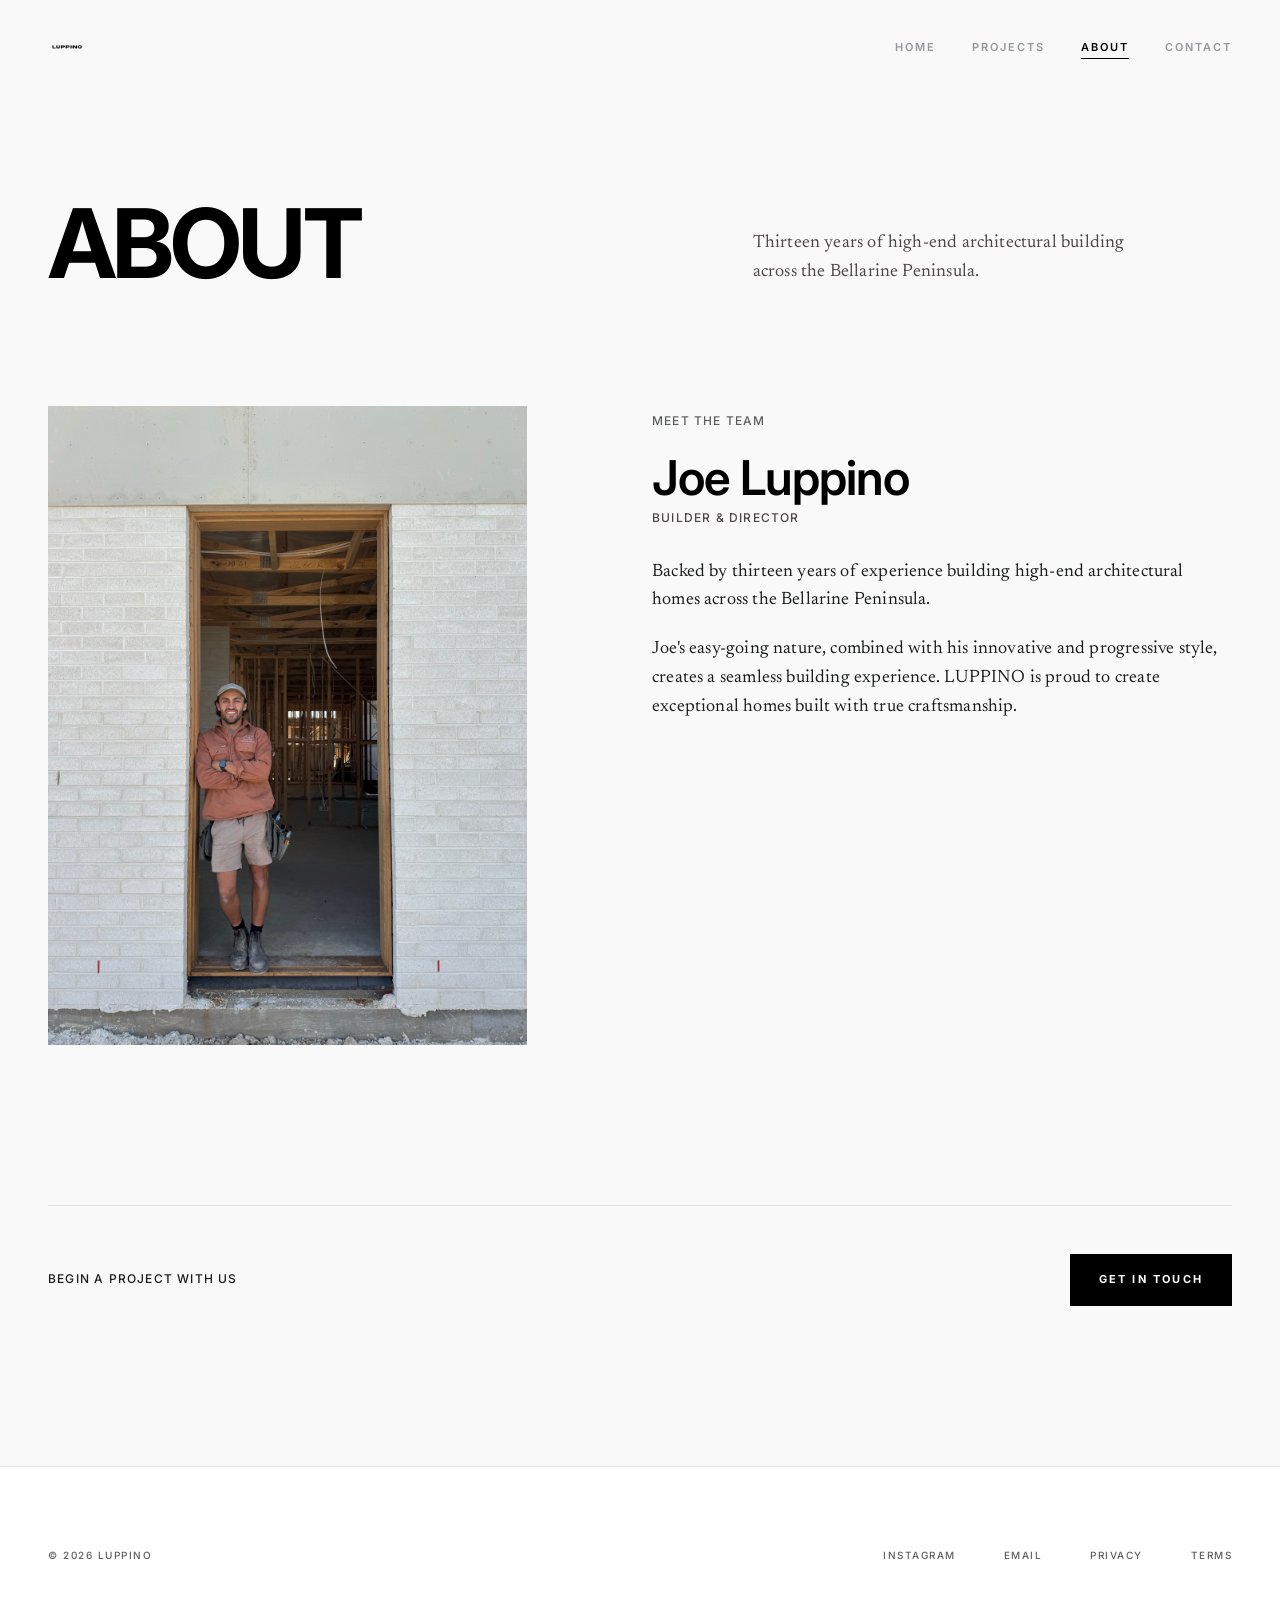
==== site/about.html @ 243202d3 "Add About page, Wincanton project, and restructure Projects as index - New About page with Joe's bio" ====
<!DOCTYPE html>
<html lang="en">
<head>
  <meta charset="UTF-8" />
  <meta name="viewport" content="width=device-width, initial-scale=1.0" />
  <title>LUPPINO — About</title>
  <meta name="description" content="Meet Joe Luppino — Builder and Director of LUPPINO. Thirteen years building high-end architectural homes across the Bellarine Peninsula." />
  <link rel="preconnect" href="https://fonts.googleapis.com" />
  <link rel="preconnect" href="https://fonts.gstatic.com" crossorigin />
  <link rel="stylesheet" href="https://fonts.googleapis.com/css2?family=Inter:wght@400;500;600;700&family=Newsreader:opsz,wght@6..72,400;6..72,500&display=swap" />
  <link rel="stylesheet" href="css/styles.css" />
  <script defer src="js/motion.js"></script>
</head>
<body>

  <nav class="nav">
    <a href="index.html"><img class="nav__logo" src="images/logo.png" alt="LUPPINO" /></a>
    <ul class="nav__list">
      <li><a class="nav__link" href="index.html">Home</a></li>
      <li><a class="nav__link" href="projects.html">Projects</a></li>
      <li><a class="nav__link is-active" href="about.html">About</a></li>
      <li><a class="nav__link" href="contact.html">Contact</a></li>
    </ul>
  </nav>

  <main>

    <!-- Hero -->
    <header class="contact-hero">
      <div class="grid-12">
        <div class="col-7">
          <h1 class="display-xl contact-hero__title">About</h1>
        </div>
        <div class="col-4 start-9" style="align-self: end;">
          <p class="body-md contact-hero__intro">Thirteen years of high-end architectural building across the Bellarine Peninsula.</p>
        </div>
      </div>
    </header>

    <!-- Bio -->
    <section class="about">
      <div class="grid-12 about__grid">
        <figure class="col-5 about__portrait">
          <img src="images/joe.jpg" alt="Joe Luppino — Builder and Director of LUPPINO" />
        </figure>
        <div class="col-6 start-7 about__copy">
          <span class="label-sm about__eyebrow">Meet the team</span>
          <h2 class="headline-md about__name">Joe Luppino</h2>
          <p class="label-sm about__role">Builder &amp; Director</p>
          <div class="body-md about__body">
            <p>Backed by thirteen years of experience building high-end architectural homes across the Bellarine Peninsula.</p>
            <p>Joe's easy-going nature, combined with his innovative and progressive style, creates a seamless building experience. LUPPINO is proud to create exceptional homes built with true craftsmanship.</p>
          </div>
        </div>
      </div>
    </section>

    <!-- Closing CTA -->
    <section class="about-cta">
      <div class="about-cta__row">
        <span class="label-sm">Begin a project with us</span>
        <a class="button" href="contact.html">Get in Touch</a>
      </div>
    </section>

  </main>

  <footer class="footer">
    <span class="footer__copyright">© 2026 LUPPINO</span>
    <div class="footer__links">
      <a href="#">Instagram</a>
      <a href="contact.html">Email</a>
      <a href="#">Privacy</a>
      <a href="#">Terms</a>
    </div>
  </footer>

</body>
</html>
---- site/css/styles.css ----
/* =========================================================
   LUPPINO — Architectural Monograph design system
   ========================================================= */

/* ---------- Tokens ---------- */
:root {
  --background: #f9f9f9;
  --on-background: #1a1c1c;
  --primary: #000000;
  --on-primary: #ffffff;
  --surface: #f9f9f9;
  --surface-variant: #e2e2e2;
  --on-surface: #1a1c1c;
  --on-surface-variant: #4c4546;
  --secondary: #5d5f5f;
  --outline: #7e7576;

  --font-display: "Inter", "Helvetica Neue", Arial, sans-serif;
  --font-body: "Newsreader", Georgia, "Times New Roman", serif;

  --content-margin: 48px;
  --section-gap: 160px;
  --rule: 1px;

  --col-gap: 24px;
}

/* ---------- Reset ---------- */
*, *::before, *::after { box-sizing: border-box; }
html { -webkit-text-size-adjust: 100%; }
body, h1, h2, h3, h4, h5, h6, p, ul, ol, figure { margin: 0; }
ul, ol { padding: 0; list-style: none; }
img { display: block; max-width: 100%; height: auto; }
a { color: inherit; text-decoration: none; }
button, input, textarea { font: inherit; color: inherit; }
button { background: transparent; border: 0; cursor: pointer; }

/* No rounded corners anywhere — strictly orthogonal. */
*, *::before, *::after { border-radius: 0 !important; }

/* ---------- Base ---------- */
html, body { background: var(--background); color: var(--on-background); }
body {
  font-family: var(--font-body);
  font-size: 18px;
  line-height: 1.6;
  letter-spacing: 0.01em;
  -webkit-font-smoothing: antialiased;
  -moz-osx-font-smoothing: grayscale;
  min-height: 100vh;
  display: flex;
  flex-direction: column;
}
::selection { background: var(--primary); color: var(--on-primary); }

main { flex: 1 0 auto; }

/* ---------- Typography utilities ---------- */
.display-xl {
  font-family: var(--font-display);
  font-size: 96px;
  font-weight: 700;
  line-height: 0.9;
  letter-spacing: -0.04em;
}
.headline-lg {
  font-family: var(--font-display);
  font-size: 72px;
  font-weight: 600;
  line-height: 1.0;
  letter-spacing: -0.02em;
}
.headline-md {
  font-family: var(--font-display);
  font-size: 48px;
  font-weight: 600;
  line-height: 1.05;
  letter-spacing: -0.02em;
}
.body-md {
  font-family: var(--font-body);
  font-size: 18px;
  font-weight: 400;
  line-height: 1.6;
  letter-spacing: 0.01em;
}
.label-sm {
  font-family: var(--font-display);
  font-size: 12px;
  font-weight: 500;
  line-height: 1.2;
  letter-spacing: 0.1em;
  text-transform: uppercase;
}

/* ---------- Layout primitives ---------- */
.container {
  padding-left: var(--content-margin);
  padding-right: var(--content-margin);
}
.section { padding-top: var(--section-gap); padding-bottom: var(--section-gap); }
.section--top-rule { border-top: var(--rule) solid var(--surface-variant); }

.grid-12 {
  display: grid;
  grid-template-columns: repeat(12, 1fr);
  gap: var(--col-gap);
}

/* Convenient column helpers — set grid-column-end so they compose with start-N */
.col-3 { grid-column-end: span 3; }
.col-4 { grid-column-end: span 4; }
.col-5 { grid-column-end: span 5; }
.col-6 { grid-column-end: span 6; }
.col-7 { grid-column-end: span 7; }
.col-8 { grid-column-end: span 8; }
.col-10 { grid-column-end: span 10; }
.col-12 { grid-column-end: span 12; }

.start-2 { grid-column-start: 2; }
.start-3 { grid-column-start: 3; }
.start-4 { grid-column-start: 4; }
.start-5 { grid-column-start: 5; }
.start-6 { grid-column-start: 6; }
.start-7 { grid-column-start: 7; }
.start-10 { grid-column-start: 10; }

/* ---------- Top nav ---------- */
.nav {
  position: fixed;
  top: 0;
  left: 0;
  right: 0;
  z-index: 50;
  display: flex;
  align-items: center;
  justify-content: space-between;
  padding: 28px var(--content-margin);
  background: transparent;
}
.nav__logo {
  height: 38px;
  width: auto;
  display: block;
  filter: invert(1);
}
.nav--over-image .nav__logo { filter: none; }
.nav__list {
  display: flex;
  gap: 36px;
  align-items: center;
}
.nav__link {
  font-family: var(--font-display);
  font-size: 11px;
  font-weight: 600;
  letter-spacing: 0.18em;
  text-transform: uppercase;
  color: #94989b;
  padding-bottom: 4px;
  border-bottom: 1px solid transparent;
  transition: color 0.3s ease, border-color 0.3s ease;
}
.nav__link:hover { color: var(--primary); }
.nav__link.is-active {
  color: var(--primary);
  border-bottom-color: var(--primary);
}

/* ---------- Footer ---------- */
.footer {
  border-top: var(--rule) solid var(--surface-variant);
  background: #ffffff;
  padding: 80px var(--content-margin);
  display: grid;
  grid-template-columns: 1fr 2fr;
  gap: 48px;
  align-items: center;
}
.footer__copyright {
  font-family: var(--font-display);
  font-size: 10px;
  letter-spacing: 0.15em;
  font-weight: 500;
  text-transform: uppercase;
  color: var(--secondary);
}
.footer__links {
  display: flex;
  gap: 48px;
  justify-content: flex-end;
}
.footer__links a {
  font-family: var(--font-display);
  font-size: 10px;
  letter-spacing: 0.15em;
  font-weight: 500;
  text-transform: uppercase;
  color: var(--secondary);
  text-underline-offset: 4px;
  transition: color 0.4s ease;
}
.footer__links a:hover {
  color: var(--primary);
  text-decoration: underline;
}

/* ---------- Buttons ---------- */
.button {
  display: inline-block;
  padding: 16px 28px;
  background: var(--primary);
  color: var(--on-primary);
  font-family: var(--font-display);
  font-size: 11px;
  font-weight: 700;
  letter-spacing: 0.2em;
  text-transform: uppercase;
  border: 1px solid var(--primary);
  cursor: pointer;
  transition: background 0.25s ease, color 0.25s ease;
}
.button:hover {
  background: var(--background);
  color: var(--primary);
}

/* ---------- Hero (homepage) ---------- */
.hero {
  padding: 0 var(--content-margin);
  padding-bottom: var(--section-gap);
  position: relative;
}
.hero__frame {
  position: relative;
  width: 100%;
  height: 80vh;
  min-height: 600px;
  background: var(--surface-variant);
  overflow: hidden;
}
.hero__image {
  position: absolute;
  inset: 0;
  width: 100%;
  height: 100%;
  object-fit: cover;
  filter: brightness(0.65);
  transition: transform 1.5s ease-out;
}
.hero__image--clean { filter: none; }
.hero__frame:hover .hero__image { transform: scale(1.04); }
.hero__overlay {
  position: absolute;
  inset: 0;
  display: flex;
  flex-direction: column;
  justify-content: center;
  align-items: center;
  text-align: center;
  padding: 32px;
  pointer-events: none;
}
.hero__wordmark {
  width: 50vw;
  max-width: 720px;
  height: auto;
  /* Logo file is already white on transparent — no filter needed. */
  filter: drop-shadow(0 2px 16px rgba(0, 0, 0, 0.35));
}
.hero__tagline {
  margin-top: 32px;
  color: rgba(255, 255, 255, 0.9);
  font-family: var(--font-display);
  font-size: 22px;
  font-weight: 500;
  letter-spacing: 0.2em;
  text-transform: uppercase;
  text-shadow: 0 2px 12px rgba(0, 0, 0, 0.25);
}
.hero__caption {
  margin-top: 24px;
  display: flex;
  justify-content: space-between;
  align-items: flex-start;
  border-top: var(--rule) solid var(--surface-variant);
  padding-top: 16px;
  width: 33.333%;
}
.hero__caption .right { text-align: right; color: var(--on-surface-variant); }

/* ---------- Mission section ---------- */
.mission {
  padding: var(--section-gap) var(--content-margin);
  border-top: var(--rule) solid var(--surface-variant);
}
.mission__title {
  position: sticky;
  top: 160px;
  color: var(--primary);
}
.mission__copy {
  border-left: var(--rule) solid var(--surface-variant);
  padding-left: 48px;
}
.mission__copy-cols {
  column-count: 2;
  column-gap: 48px;
  color: var(--on-surface-variant);
}
.mission__copy-cols p { break-inside: avoid; margin-bottom: 24px; }

.mission__statement {
  font-size: 22px;
  line-height: 1.55;
  color: var(--on-surface);
  max-width: 580px;
}

@media (max-width: 800px) {
  .mission__statement { font-size: 18px; }
}

/* ---------- Featured projects (homepage) ---------- */
.featured {
  padding: var(--section-gap) var(--content-margin);
  border-top: var(--rule) solid var(--surface-variant);
}
.featured__heading {
  display: flex;
  align-items: center;
  gap: 16px;
  margin-bottom: 128px;
}
.featured__heading .label-sm { color: var(--primary); }
.featured__heading .rule {
  height: var(--rule);
  background: var(--surface-variant);
  flex: 1;
}
.featured__row { margin-bottom: 192px; align-items: end; }
.featured__row:last-child { margin-bottom: 0; }

.featured__image-wrap--lg img { height: 819px; }
.featured__image-wrap--md img { height: 614px; }
.featured__image-wrap { display: block; }
.featured__image-wrap a { display: block; width: 100%; }
.featured__image-wrap img { width: 100%; object-fit: cover; }

.featured__caption {
  padding-bottom: 8px;
}
.featured__caption--left {
  border-left: var(--rule) solid var(--primary);
  padding-left: 24px;
}
.featured__caption--right {
  border-right: var(--rule) solid var(--primary);
  padding-right: 24px;
  text-align: right;
}
.featured__caption h3 {
  color: var(--primary);
  margin-bottom: 8px;
}
.featured__caption p {
  font-style: italic;
  font-size: 15px;
  color: var(--on-surface-variant);
}
.featured__link {
  display: inline-block;
  margin-top: 16px;
  color: var(--primary);
  border-bottom: 1px solid var(--primary);
  padding-bottom: 2px;
  transition: opacity 0.2s ease;
}
.featured__link:hover { opacity: 0.6; }

/* ---------- Single project showcase ---------- */
.project-showcase {
  padding: 0 var(--content-margin);
  padding-bottom: var(--section-gap);
}
.project-showcase__hero {
  width: 100%;
  height: 80vh;
  min-height: 600px;
  margin-bottom: 80px;
  background: var(--surface-variant);
  overflow: hidden;
}
.project-showcase__hero img {
  width: 100%;
  height: 100%;
  object-fit: cover;
}
.project-showcase__meta {
  display: grid;
  grid-template-columns: repeat(12, 1fr);
  gap: var(--col-gap);
  padding-top: 32px;
  padding-bottom: 96px;
  border-top: var(--rule) solid var(--surface-variant);
}
.project-showcase__meta-item h4 {
  color: var(--secondary);
  margin-bottom: 12px;
}
.project-showcase__meta-item p {
  font-family: var(--font-display);
  font-size: 16px;
  font-weight: 500;
  color: var(--primary);
  letter-spacing: 0.02em;
}
.project-showcase__intro {
  display: grid;
  grid-template-columns: repeat(12, 1fr);
  gap: var(--col-gap);
  margin-bottom: 96px;
}
.project-showcase__intro-title { color: var(--primary); }
.project-showcase__intro-body { color: var(--on-surface); }
.project-showcase__intro-body p { margin-bottom: 24px; }
.project-showcase__intro-body p:last-child { margin-bottom: 0; }

.gallery {
  display: grid;
  grid-template-columns: repeat(12, 1fr);
  gap: 80px var(--col-gap);
  padding-bottom: 96px;
}
.gallery__image-wrap {
  width: 100%;
  background: var(--surface-variant);
  overflow: hidden;
}
.gallery__image-wrap img {
  width: 100%;
  height: 100%;
  object-fit: cover;
  transition: transform 1.2s ease-out;
}
.gallery__image-wrap:hover img { transform: scale(1.03); }
.gallery__caption {
  margin-top: 12px;
  display: flex;
  justify-content: space-between;
  gap: 16px;
}
.gallery__caption span:last-child { color: var(--on-surface-variant); }

@media (max-width: 800px) {
  .project-showcase__meta > * { grid-column: 1 / -1; padding-bottom: 16px; }
  .project-showcase__intro > * { grid-column: 1 / -1; }
  .gallery > * { grid-column: 1 / -1 !important; }
  .project-showcase__hero { height: 60vh; min-height: 360px; margin-bottom: 48px; }
}

/* ---------- Closing image pair (homepage) ---------- */
.closing {
  padding: 0 var(--content-margin) var(--section-gap);
  border-top: var(--rule) solid var(--surface-variant);
  padding-top: 96px;
}
.closing__row { align-items: end; }
.closing__frame {
  width: 100%;
  background: var(--surface-variant);
  overflow: hidden;
}
.closing__frame--lg { height: 720px; }
.closing__frame--md { height: 560px; }
.closing__frame img {
  width: 100%;
  height: 100%;
  object-fit: cover;
  transition: transform 1.6s cubic-bezier(0.22, 1, 0.36, 1);
}
.closing__frame:hover img { transform: scale(1.04); }
.closing__caption {
  margin-top: 24px;
  display: flex;
  justify-content: space-between;
  border-top: var(--rule) solid var(--surface-variant);
  padding-top: 16px;
}
.closing__caption .right { color: var(--on-surface-variant); }

@media (max-width: 1100px) {
  .closing__frame--lg { height: 540px; }
  .closing__frame--md { height: 420px; }
}
@media (max-width: 800px) {
  .closing { padding-top: 64px; }
  .closing__row > * { grid-column: 1 / -1; margin-bottom: 32px; }
  .closing__frame--lg { height: 380px; }
  .closing__frame--md { height: 300px; }
}

/* ---------- Projects page ---------- */
.page-header {
  padding: 200px var(--content-margin) 96px;
}
.page-header__title { color: var(--primary); }
.page-header__intro {
  max-width: 540px;
  color: var(--on-surface-variant);
}

.page-header__grid {
  align-items: end;
}
.page-header__eyebrow {
  display: block;
  margin-bottom: 24px;
  color: var(--secondary);
}
.page-header__aside {
  padding-bottom: 12px;
  border-left: var(--rule) solid var(--surface-variant);
  padding-left: 32px;
}

@media (max-width: 800px) {
  .page-header__grid > * { grid-column: 1 / -1; }
  .page-header__aside {
    border-left: 0;
    padding-left: 0;
    margin-top: 32px;
  }
}

.projects-grid {
  padding: 0 var(--content-margin) var(--section-gap);
  display: grid;
  grid-template-columns: repeat(12, 1fr);
  gap: 96px var(--col-gap);
}
.project { display: flex; flex-direction: column; color: inherit; text-decoration: none; }
a.project:hover { text-decoration: none; }
.project__image {
  width: 100%;
  background: var(--surface-variant);
  overflow: hidden;
}
.project__image img {
  width: 100%;
  height: 100%;
  object-fit: cover;
  transition: transform 1.2s ease-out;
}
.project:hover .project__image img { transform: scale(1.03); }

.project__meta {
  margin-top: 16px;
  border-top: var(--rule) solid var(--surface-variant);
  padding-top: 12px;
  display: flex;
  justify-content: space-between;
  align-items: baseline;
  gap: 16px;
}
.project__meta h3 { color: var(--primary); }
.project__meta .meta-right {
  color: var(--on-surface-variant);
  text-align: right;
}
.project__caption {
  margin-top: 8px;
  font-style: italic;
  color: var(--on-surface-variant);
  font-size: 15px;
}

/* Aspect ratio helpers */
.ratio-21x9 { aspect-ratio: 21 / 9; }
.ratio-16x9 { aspect-ratio: 16 / 9; }
.ratio-3x2  { aspect-ratio: 3 / 2; }
.ratio-4x5  { aspect-ratio: 4 / 5; }
.ratio-3x4  { aspect-ratio: 3 / 4; }
.ratio-1x1  { aspect-ratio: 1 / 1; }

/* ---------- Contact page ---------- */
.contact-hero {
  padding: 200px var(--content-margin) 80px;
}
.contact-hero__title {
  color: var(--primary);
  text-transform: uppercase;
}
.contact-hero__intro {
  color: var(--on-surface-variant);
  max-width: 460px;
  margin-top: 24px;
}

.contact-info {
  padding: 80px var(--content-margin);
  border-top: var(--rule) solid var(--surface-variant);
  border-bottom: var(--rule) solid var(--surface-variant);
}
.info-block { padding-right: 24px; }
.info-block + .info-block {
  border-left: var(--rule) solid var(--surface-variant);
  padding-left: 48px;
  padding-right: 0;
}
.info-block h4 {
  color: var(--secondary);
  margin-bottom: 24px;
}
.info-block p { color: var(--on-surface); margin-bottom: 8px; font-size: 17px; }
.info-block a { display: block; margin-bottom: 8px; font-size: 17px; }
.info-block a:hover { text-decoration: underline; text-underline-offset: 4px; }

.contact-form-section {
  padding: var(--section-gap) var(--content-margin);
}
.contact-form-section__title {
  color: var(--primary);
  margin-bottom: 64px;
}
.form {
  display: grid;
  grid-template-columns: repeat(12, 1fr);
  gap: 48px var(--col-gap);
}
.form__field {
  grid-column: span 6;
  display: flex;
  flex-direction: column;
}
.form__field--full { grid-column: span 12; }
.form__label {
  font-family: var(--font-display);
  font-size: 11px;
  font-weight: 500;
  letter-spacing: 0.15em;
  text-transform: uppercase;
  color: var(--on-surface-variant);
  margin-bottom: 12px;
}
.form__input,
.form__textarea {
  background: transparent;
  border: 0;
  border-bottom: var(--rule) solid var(--primary);
  padding: 8px 0;
  font-family: var(--font-body);
  font-size: 18px;
  color: var(--on-background);
  outline: none;
  transition: border-bottom-width 0.2s ease;
}
.form__input:focus,
.form__textarea:focus {
  border-bottom-width: 2px;
  padding-bottom: 7px;
}
.form__textarea {
  min-height: 120px;
  resize: vertical;
}
.form__submit-row {
  grid-column: span 12;
  display: flex;
  justify-content: flex-end;
  align-items: center;
  gap: 24px;
  margin-top: 32px;
}
.form__note {
  font-family: var(--font-display);
  font-size: 11px;
  letter-spacing: 0.15em;
  text-transform: uppercase;
  color: var(--secondary);
}

/* Inline form banners. Stay hidden until JS removes the `hidden` attribute
   after a successful submit (success) or a server error (error). */
.form__success,
.form__error {
  margin-bottom: 48px;
  padding: 32px 40px;
  background: #ffffff;
  border-top: var(--rule) solid var(--primary);
  border-bottom: var(--rule) solid var(--primary);
}
.form__error {
  border-color: var(--error, #ba1a1a);
  color: var(--error, #ba1a1a);
}
.form__success .label-sm {
  color: var(--secondary);
  margin-bottom: 12px;
  display: block;
}
.form__success .body-md { color: var(--primary); }

/* Disabled submit while the form is in flight */
.button[disabled] {
  opacity: 0.5;
  cursor: progress;
  pointer-events: none;
}

/* ---------- About page ---------- */
.about {
  padding: 40px var(--content-margin) var(--section-gap);
}
.about__grid {
  align-items: start;
}
.about__portrait {
  margin: 0;
}
.about__portrait img {
  display: block;
  width: 100%;
  height: auto;
}
.about__copy {
  padding-top: 8px;
}
.about__eyebrow {
  display: block;
  color: var(--secondary);
  margin-bottom: 24px;
}
.about__name {
  color: var(--primary);
  margin-bottom: 8px;
}
.about__role {
  color: var(--on-surface-variant);
  margin-bottom: 32px;
}
.about__body p {
  color: var(--on-surface);
  margin-bottom: 20px;
}
.about__body p:last-child {
  margin-bottom: 0;
}

.about-cta {
  padding: 0 var(--content-margin) var(--section-gap);
}
.about-cta__row {
  border-top: var(--rule) solid var(--surface-variant);
  padding-top: 48px;
  display: flex;
  justify-content: space-between;
  align-items: baseline;
  gap: 24px;
  flex-wrap: wrap;
}

/* =========================================================
   Motion — emulating the slow, editorial feel of high-end
   architectural sites. All transforms run on cheap properties
   (opacity, transform, clip-path) and respect reduced motion.
   ========================================================= */

html { scroll-behavior: smooth; }

/* ---- Intro curtain (homepage only) ---- */
body.has-intro { overflow: hidden; }

.intro {
  position: fixed;
  inset: 0;
  z-index: 100;
  background: #000;
  display: grid;
  place-items: center;
  transform: translateY(0);
}
/* Both logo + slogan stack in the same grid cell so they share the centre */
.intro__logo,
.intro__slogan { grid-area: 1 / 1; }

.intro__logo {
  width: 32vw;
  max-width: 420px;
  height: auto;
  opacity: 0;
  transform: translateY(12px);
  /* Beat 1: logo fades in, holds, then fades out (slight rise) */
  animation:
    intro-logo-in 0.9s cubic-bezier(0.22, 1, 0.36, 1) 0.25s forwards,
    intro-logo-out 0.55s cubic-bezier(0.65, 0, 0.35, 1) 1.6s forwards;
}

.intro__slogan {
  font-family: var(--font-body);
  font-style: italic;
  font-weight: 400;
  font-size: clamp(22px, 3.6vw, 44px);
  letter-spacing: 0.01em;
  color: rgba(255, 255, 255, 0.92);
  opacity: 0;
  transform: translateY(18px);
  /* Beat 2: slogan masks up after the logo leaves; rides the curtain on exit */
  animation: intro-slogan-in 0.9s cubic-bezier(0.22, 1, 0.36, 1) 2.25s forwards;
}

.intro--leaving {
  animation: intro-fade-out 1.2s ease forwards;
  pointer-events: none;
}
.intro--done { display: none; }

@keyframes intro-logo-in {
  to { opacity: 1; transform: translateY(0); }
}
@keyframes intro-logo-out {
  to { opacity: 0; transform: translateY(-8px); }
}
@keyframes intro-slogan-in {
  to { opacity: 1; transform: translateY(0); }
}
@keyframes intro-fade-out {
  to { opacity: 0; }
}

/* While the intro is showing, hold the entrance animations off */
body.has-intro .nav { transform: translateY(-100%); opacity: 0; }
body.has-intro .hero__frame { clip-path: inset(0 0 100% 0); }
body.has-intro .hero__image { transform: scale(1.04); animation: none; }
body.has-intro .hero__caption { opacity: 0; }

@media (prefers-reduced-motion: reduce) {
  .intro { display: none; }
  body.has-intro { overflow: auto; }
}

/* ---- Page-load entrance ---- */
.nav {
  transform: translateY(-100%);
  opacity: 0;
  transition: transform 0.9s cubic-bezier(0.22, 1, 0.36, 1) 0.2s,
              opacity 0.9s ease 0.2s;
}
.is-loaded .nav { transform: translateY(0); opacity: 1; }

/* Nav hides on scroll-down, returns on scroll-up */
.nav { transition-property: transform, opacity, background; }
.nav--hidden { transform: translateY(-100%); }
.nav--scrolled {
  background: rgba(249, 249, 249, 0.85);
  backdrop-filter: blur(12px);
  -webkit-backdrop-filter: blur(12px);
}
.nav--scrolled,
.nav--hidden { transition-delay: 0s; }

/* ---- Hero entrance + Ken Burns ---- */
.hero__frame {
  clip-path: inset(0 0 100% 0);
  transition: clip-path 1.6s cubic-bezier(0.65, 0, 0.35, 1) 0.2s;
}
.is-loaded .hero__frame { clip-path: inset(0); }

@keyframes ken-burns {
  0%   { transform: scale(1.04); }
  100% { transform: scale(1.10); }
}
.hero__image {
  transform: scale(1.04);
  transition: transform 2s cubic-bezier(0.22, 1, 0.36, 1) 0.4s;
}
.is-loaded .hero__image {
  transform: scale(1);
  animation: ken-burns 18s ease-in-out 2.4s infinite alternate;
}
.hero__frame:hover .hero__image { animation-play-state: paused; }

.hero__caption {
  opacity: 0;
  transform: translateY(12px);
  transition: opacity 0.9s ease 1.2s, transform 0.9s cubic-bezier(0.22, 1, 0.36, 1) 1.2s;
}
.is-loaded .hero__caption { opacity: 1; transform: translateY(0); }

/* ---- Scroll-triggered reveals ---- */
.reveal {
  opacity: 0;
  transform: translateY(48px);
  transition: opacity 1.1s cubic-bezier(0.22, 1, 0.36, 1),
              transform 1.1s cubic-bezier(0.22, 1, 0.36, 1);
  will-change: transform, opacity;
}
.reveal.is-visible {
  opacity: 1;
  transform: translateY(0);
}

/* Mask reveal — image clips up from the bottom */
.reveal-mask {
  clip-path: inset(0 0 100% 0);
  transition: clip-path 1.4s cubic-bezier(0.65, 0, 0.35, 1);
  will-change: clip-path;
}
.reveal-mask.is-visible { clip-path: inset(0); }

/* Line-by-line text reveal — for headlines */
.reveal-lines { display: block; }
.reveal-lines .line {
  display: block;
  overflow: hidden;
}
.reveal-lines .line > span {
  display: inline-block;
  transform: translateY(105%);
  transition: transform 1s cubic-bezier(0.22, 1, 0.36, 1);
}
.reveal-lines.is-visible .line > span { transform: translateY(0); }
.reveal-lines.is-visible .line:nth-child(2) > span { transition-delay: 0.12s; }
.reveal-lines.is-visible .line:nth-child(3) > span { transition-delay: 0.24s; }

/* Stagger children */
.reveal-stagger > * {
  opacity: 0;
  transform: translateY(28px);
  transition: opacity 0.9s cubic-bezier(0.22, 1, 0.36, 1),
              transform 0.9s cubic-bezier(0.22, 1, 0.36, 1);
}
.reveal-stagger.is-visible > * { opacity: 1; transform: translateY(0); }
.reveal-stagger.is-visible > *:nth-child(1) { transition-delay: 0s; }
.reveal-stagger.is-visible > *:nth-child(2) { transition-delay: 0.1s; }
.reveal-stagger.is-visible > *:nth-child(3) { transition-delay: 0.2s; }
.reveal-stagger.is-visible > *:nth-child(4) { transition-delay: 0.3s; }

/* Image hover lift on featured/project tiles */
.featured__image-wrap img,
.gallery__image-wrap img,
.project__image img,
.project-showcase__hero img {
  transition: transform 1.6s cubic-bezier(0.22, 1, 0.36, 1);
}
.featured__image-wrap:hover img,
.gallery__image-wrap:hover img,
.project:hover .project__image img,
.project-showcase__hero:hover img { transform: scale(1.04); }

/* Reduced motion — disable everything except basic fades */
@media (prefers-reduced-motion: reduce) {
  *, *::before, *::after {
    animation-duration: 0.01ms !important;
    transition-duration: 0.01ms !important;
    scroll-behavior: auto !important;
  }
  .hero__frame,
  .reveal,
  .reveal-mask,
  .reveal-stagger > *,
  .reveal-lines .line > span { opacity: 1 !important; transform: none !important; clip-path: none !important; }
  .is-loaded .hero__image { animation: none; }
}

/* ---------- Responsive ---------- */
@media (max-width: 1100px) {
  :root {
    --content-margin: 32px;
    --section-gap: 120px;
  }
  .display-xl { font-size: 72px; }
  .headline-lg { font-size: 56px; }
  .featured__image-wrap--lg img { height: 600px; }
  .featured__image-wrap--md img { height: 480px; }
}

@media (max-width: 800px) {
  :root {
    --content-margin: 24px;
    --section-gap: 96px;
    --col-gap: 16px;
  }

  .display-xl { font-size: 56px; }
  .headline-lg { font-size: 44px; }
  .headline-md { font-size: 32px; }

  .nav { padding: 20px var(--content-margin); }
  .nav__list { gap: 20px; }
  .nav__link { font-size: 10px; letter-spacing: 0.15em; }
  .nav__logo { height: 26px; }

  /* Collapse 12-col grids on mobile */
  .grid-12 > [class*="col-"] { grid-column: 1 / -1; }
  .grid-12 > [class*="start-"] { grid-column-start: 1; }

  .hero__frame { height: 70vh; min-height: 480px; }
  .hero__wordmark { width: 70vw; }
  .hero__tagline { font-size: 14px; }
  .hero__caption { width: 100%; }

  .mission__title { position: static; margin-bottom: 32px; }
  .mission__copy { border-left: 0; padding-left: 0; }
  .mission__copy-cols { column-count: 1; }

  .featured__heading { margin-bottom: 64px; }
  .featured__row { margin-bottom: 96px; }
  .featured__image-wrap--lg img,
  .featured__image-wrap--md img { height: 360px; }
  .featured__caption--left,
  .featured__caption--right {
    border: 0;
    padding: 0;
    text-align: left;
  }

  .projects-grid { gap: 64px var(--col-gap); }
  .projects-grid > .project { grid-column: 1 / -1 !important; }

  .footer {
    grid-template-columns: 1fr;
    text-align: left;
    padding: 56px var(--content-margin);
  }
  .footer__links { justify-content: flex-start; flex-wrap: wrap; gap: 24px; }

  .info-block + .info-block {
    border-left: 0;
    border-top: var(--rule) solid var(--surface-variant);
    padding-left: 0;
    padding-top: 32px;
    margin-top: 32px;
  }
  .form__field { grid-column: span 12; }

  .about__copy { padding-top: 32px; }
  .about__role { margin-bottom: 24px; }
}
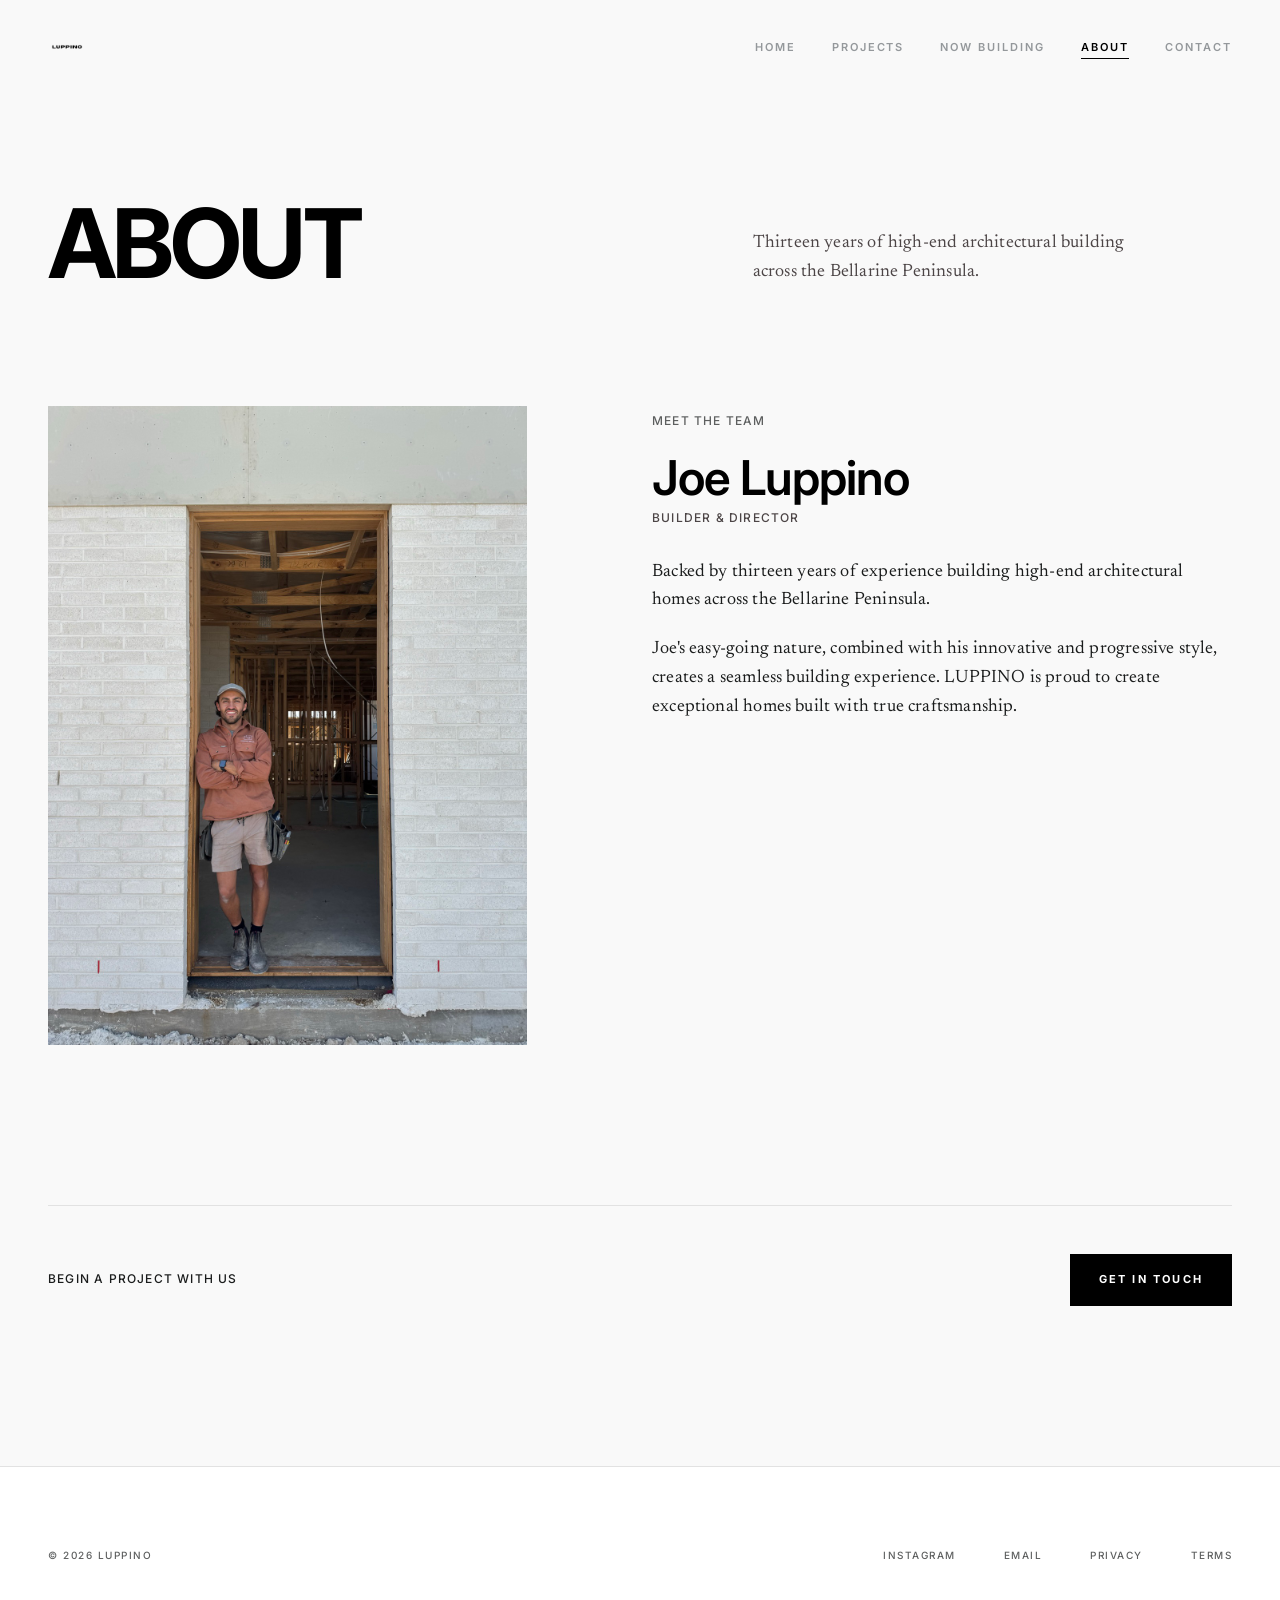
==== commit e8907919: "Add Now Building section with Highton and Sara St - New "Now Building" nav item linking to a lighter" ====
--- a/site/about.html
+++ b/site/about.html
@@ -18,6 +18,7 @@
     <ul class="nav__list">
       <li><a class="nav__link" href="index.html">Home</a></li>
       <li><a class="nav__link" href="projects.html">Projects</a></li>
+      <li><a class="nav__link" href="now-building.html">Now Building</a></li>
       <li><a class="nav__link is-active" href="about.html">About</a></li>
       <li><a class="nav__link" href="contact.html">Contact</a></li>
     </ul>
